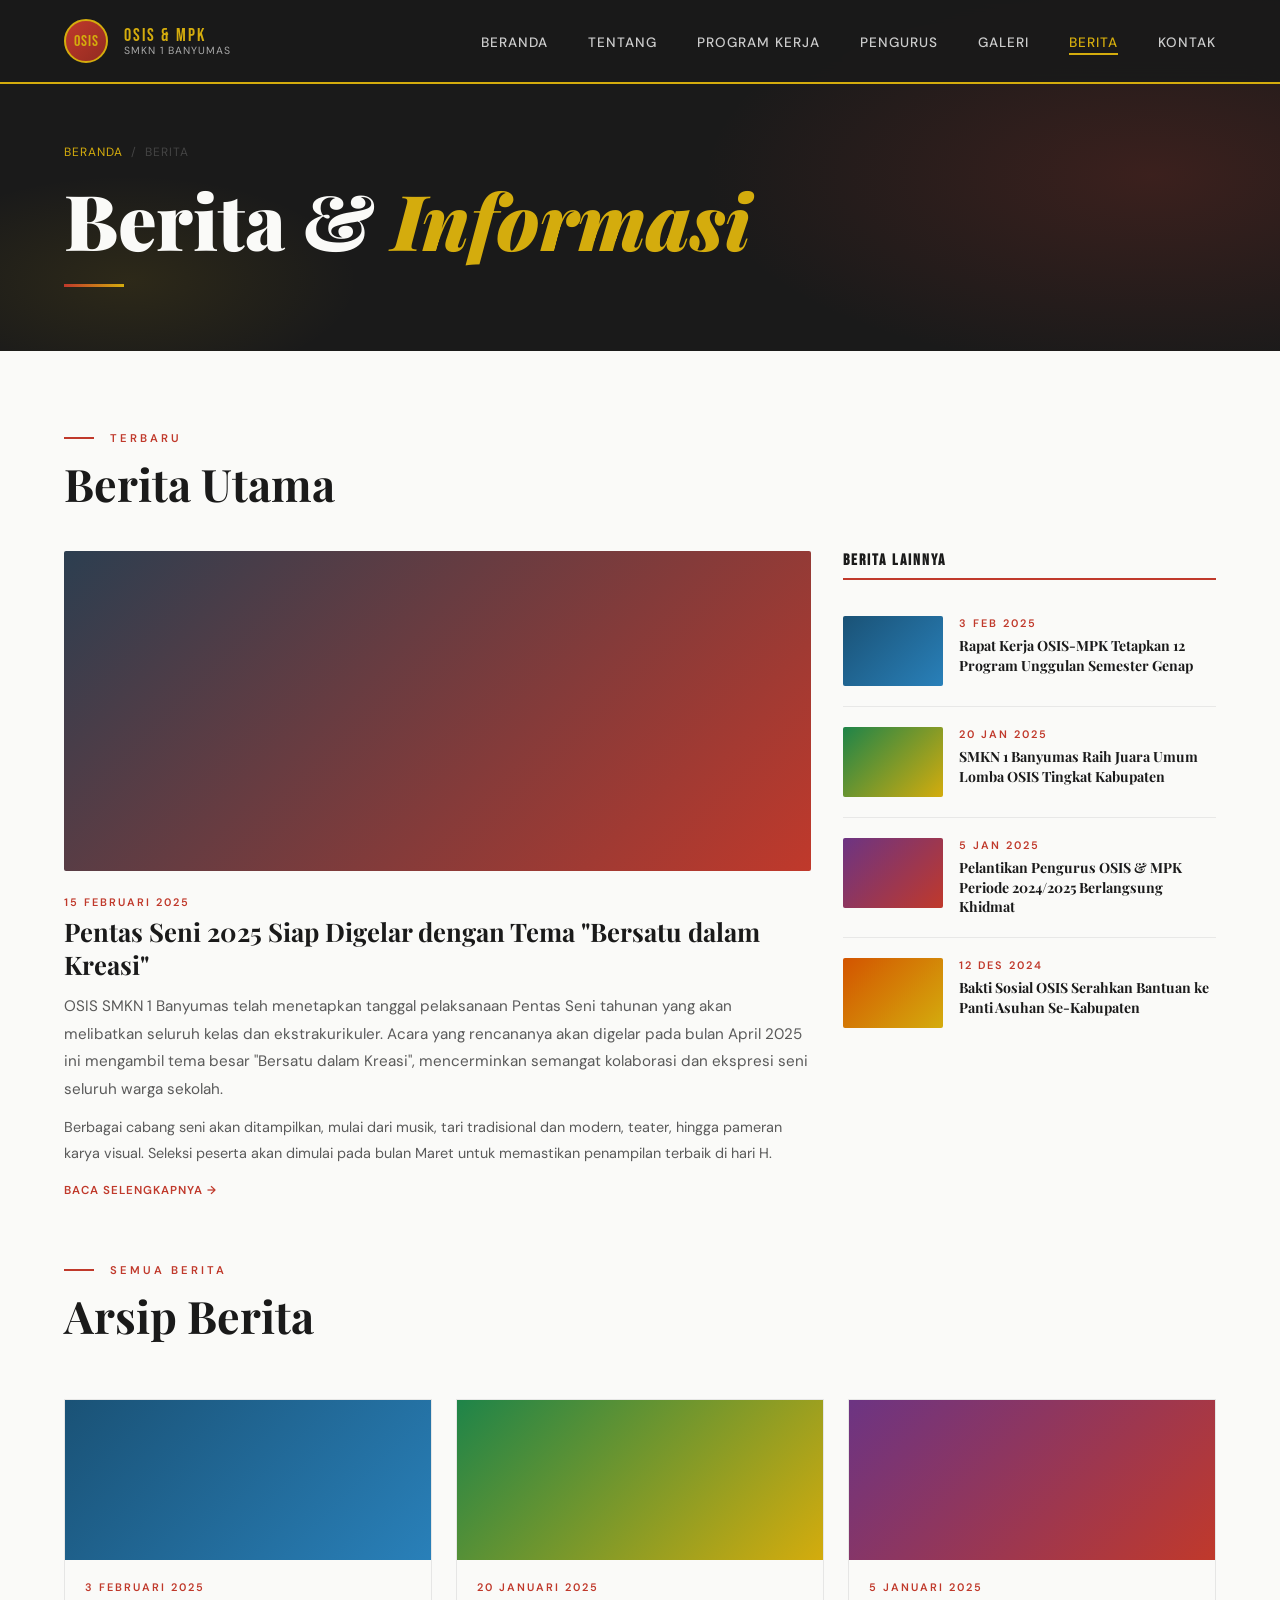
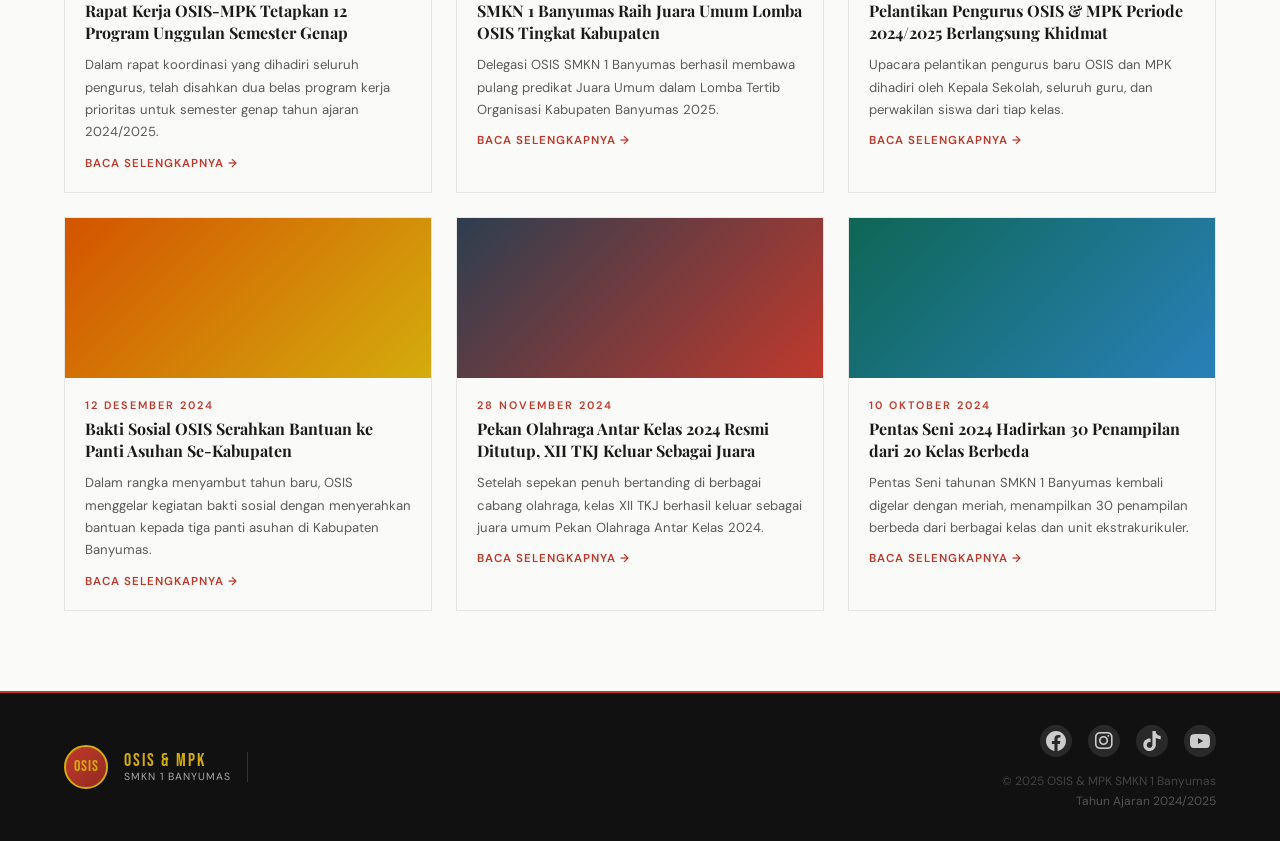
==== pages/berita.html @ 7476a07d "first commit" ====
<!DOCTYPE html>
<html lang="id">
<head>
  <meta charset="UTF-8">
  <meta name="viewport" content="width=device-width, initial-scale=1.0">
  <title>Berita — OSIS & MPK SMKN 1 Banyumas</title>
  <link href="https://fonts.googleapis.com/css2?family=Playfair+Display:wght@700;900&family=DM+Sans:wght@300;400;500;600&family=Bebas+Neue&display=swap" rel="stylesheet">
  <link rel="stylesheet" href="https://cdnjs.cloudflare.com/ajax/libs/font-awesome/6.0.0/css/all.min.css">
  <link rel="stylesheet" href="../style.css">
</head>
<body>

<nav>
  <a href="index.html" class="nav-logo">
    <div class="logo-badge">OSIS</div>
    <div class="nav-text">
      <span>OSIS & MPK</span>
      <span>SMKN 1 Banyumas</span>
    </div>
  </a>
  <ul class="nav-links">
    <li><a href="index.html">Beranda</a></li>
    <li><a href="tentang.html">Tentang</a></li>
    <li><a href="program.html">Program Kerja</a></li>
    <li><a href="pengurus.html">Pengurus</a></li>
    <li><a href="galeri.html">Galeri</a></li>
    <li><a href="berita.html">Berita</a></li>
    <li><a href="kontak.html">Kontak</a></li>
  </ul>
  <button class="hamburger" aria-label="Toggle menu">
    <span></span>
    <span></span>
    <span></span>
  </button>
</nav>

<div class="page-header">
  <div class="page-header-inner">
    <div class="breadcrumb">
      <a href="index.html">Beranda</a>
      <span>/</span>
      <span>Berita</span>
    </div>
    <h1>Berita & <span class="accent">Informasi</span></h1>
    <div class="page-header-line"></div>
  </div>
</div>

<div class="page-content">
  <div class="inner">

    <div class="reveal">
      <div class="section-label"><span>Terbaru</span></div>
      <h2 class="section-title">Berita Utama</h2>
    </div>

    <!-- BERITA UTAMA + SIDEBAR -->
    <div class="berita-grid reveal">
      <div class="berita-utama">
        <div class="berita-thumb bt1" style="border-radius:2px;"></div>
        <div class="berita-tanggal" style="margin-top:1.2rem;">15 Februari 2025</div>
        <h2>Pentas Seni 2025 Siap Digelar dengan Tema "Bersatu dalam Kreasi"</h2>
        <p style="margin-top:0.75rem;">OSIS SMKN 1 Banyumas telah menetapkan tanggal pelaksanaan Pentas Seni tahunan yang akan melibatkan seluruh kelas dan ekstrakurikuler. Acara yang rencananya akan digelar pada bulan April 2025 ini mengambil tema besar "Bersatu dalam Kreasi", mencerminkan semangat kolaborasi dan ekspresi seni seluruh warga sekolah.</p>
        <p style="margin-top:0.75rem;font-size:0.9rem;color:var(--abu);line-height:1.8;">Berbagai cabang seni akan ditampilkan, mulai dari musik, tari tradisional dan modern, teater, hingga pameran karya visual. Seleksi peserta akan dimulai pada bulan Maret untuk memastikan penampilan terbaik di hari H.</p>
        <a href="#" class="baca-selengkapnya" style="margin-top:1rem;">Baca Selengkapnya &rarr;</a>
      </div>

      <div class="berita-sidebar">
        <h4 style="font-family:'Bebas Neue',sans-serif;font-size:1rem;letter-spacing:2px;color:var(--gelap);margin-bottom:1rem;padding-bottom:0.5rem;border-bottom:2px solid var(--merah);">BERITA LAINNYA</h4>
        <div class="berita-kecil">
          <div class="thumb-kecil bt2"></div>
          <div>
            <div class="berita-tanggal">3 Feb 2025</div>
            <h4>Rapat Kerja OSIS-MPK Tetapkan 12 Program Unggulan Semester Genap</h4>
          </div>
        </div>
        <div class="berita-kecil">
          <div class="thumb-kecil bt3"></div>
          <div>
            <div class="berita-tanggal">20 Jan 2025</div>
            <h4>SMKN 1 Banyumas Raih Juara Umum Lomba OSIS Tingkat Kabupaten</h4>
          </div>
        </div>
        <div class="berita-kecil">
          <div class="thumb-kecil bt4"></div>
          <div>
            <div class="berita-tanggal">5 Jan 2025</div>
            <h4>Pelantikan Pengurus OSIS & MPK Periode 2024/2025 Berlangsung Khidmat</h4>
          </div>
        </div>
        <div class="berita-kecil">
          <div class="thumb-kecil bt5"></div>
          <div>
            <div class="berita-tanggal">12 Des 2024</div>
            <h4>Bakti Sosial OSIS Serahkan Bantuan ke Panti Asuhan Se-Kabupaten</h4>
          </div>
        </div>
      </div>
    </div>

    <!-- SEMUA BERITA -->
    <div style="margin-top:4rem;" class="reveal">
      <div class="section-label"><span>Semua Berita</span></div>
      <h2 class="section-title">Arsip Berita</h2>
    </div>
    <div class="berita-list reveal">
      <div class="berita-card">
        <div class="berita-thumb bt2"></div>
        <div class="berita-body">
          <div class="berita-tanggal">3 Februari 2025</div>
          <h3>Rapat Kerja OSIS-MPK Tetapkan 12 Program Unggulan Semester Genap</h3>
          <p>Dalam rapat koordinasi yang dihadiri seluruh pengurus, telah disahkan dua belas program kerja prioritas untuk semester genap tahun ajaran 2024/2025.</p>
          <a href="#" class="baca-selengkapnya">Baca Selengkapnya &rarr;</a>
        </div>
      </div>
      <div class="berita-card">
        <div class="berita-thumb bt3"></div>
        <div class="berita-body">
          <div class="berita-tanggal">20 Januari 2025</div>
          <h3>SMKN 1 Banyumas Raih Juara Umum Lomba OSIS Tingkat Kabupaten</h3>
          <p>Delegasi OSIS SMKN 1 Banyumas berhasil membawa pulang predikat Juara Umum dalam Lomba Tertib Organisasi Kabupaten Banyumas 2025.</p>
          <a href="#" class="baca-selengkapnya">Baca Selengkapnya &rarr;</a>
        </div>
      </div>
      <div class="berita-card">
        <div class="berita-thumb bt4"></div>
        <div class="berita-body">
          <div class="berita-tanggal">5 Januari 2025</div>
          <h3>Pelantikan Pengurus OSIS & MPK Periode 2024/2025 Berlangsung Khidmat</h3>
          <p>Upacara pelantikan pengurus baru OSIS dan MPK dihadiri oleh Kepala Sekolah, seluruh guru, dan perwakilan siswa dari tiap kelas.</p>
          <a href="#" class="baca-selengkapnya">Baca Selengkapnya &rarr;</a>
        </div>
      </div>
      <div class="berita-card">
        <div class="berita-thumb bt5"></div>
        <div class="berita-body">
          <div class="berita-tanggal">12 Desember 2024</div>
          <h3>Bakti Sosial OSIS Serahkan Bantuan ke Panti Asuhan Se-Kabupaten</h3>
          <p>Dalam rangka menyambut tahun baru, OSIS menggelar kegiatan bakti sosial dengan menyerahkan bantuan kepada tiga panti asuhan di Kabupaten Banyumas.</p>
          <a href="#" class="baca-selengkapnya">Baca Selengkapnya &rarr;</a>
        </div>
      </div>
      <div class="berita-card">
        <div class="berita-thumb bt1"></div>
        <div class="berita-body">
          <div class="berita-tanggal">28 November 2024</div>
          <h3>Pekan Olahraga Antar Kelas 2024 Resmi Ditutup, XII TKJ Keluar Sebagai Juara</h3>
          <p>Setelah sepekan penuh bertanding di berbagai cabang olahraga, kelas XII TKJ berhasil keluar sebagai juara umum Pekan Olahraga Antar Kelas 2024.</p>
          <a href="#" class="baca-selengkapnya">Baca Selengkapnya &rarr;</a>
        </div>
      </div>
      <div class="berita-card">
        <div class="berita-thumb bt6"></div>
        <div class="berita-body">
          <div class="berita-tanggal">10 Oktober 2024</div>
          <h3>Pentas Seni 2024 Hadirkan 30 Penampilan dari 20 Kelas Berbeda</h3>
          <p>Pentas Seni tahunan SMKN 1 Banyumas kembali digelar dengan meriah, menampilkan 30 penampilan berbeda dari berbagai kelas dan unit ekstrakurikuler.</p>
          <a href="#" class="baca-selengkapnya">Baca Selengkapnya &rarr;</a>
        </div>
      </div>
    </div>

  </div>
</div>

<footer>
  <div class="footer-left">
    <a href="index.html" class="nav-logo">
      <div class="logo-badge">OSIS</div>
      <div class="nav-text">
        <span>OSIS & MPK</span>
        <span>SMKN 1 Banyumas</span>
      </div>
    </a>
    <div class="footer-divider"></div>
  </div>
  <div class="footer-right">
    <div class="footer-social">
      <a href="#" title="Facebook" class="social-link">
        <svg width="20" height="20" viewBox="0 0 24 24" fill="currentColor">
          <path d="M24 12.073c0-6.627-5.373-12-12-12s-12 5.373-12 12c0 5.99 4.388 10.954 10.125 11.854v-8.385H7.078v-3.47h3.047V9.43c0-3.007 1.792-4.669 4.533-4.669 1.312 0 2.686.235 2.686.235v2.953H15.83c-1.491 0-1.956.925-1.956 1.874v2.25h3.328l-.532 3.47h-2.796v8.385C19.612 23.027 24 18.062 24 12.073z"/>
        </svg>
      </a>
      <a href="#" title="Instagram" class="social-link">
        <i class="fab fa-instagram" style="font-size:20px;"></i>
      </a>
      <a href="#" title="TikTok" class="social-link">
        <svg width="20" height="20" viewBox="0 0 24 24" fill="currentColor">
          <path d="M12.525.02c1.31-.02 2.61-.01 3.91-.02.08 1.53.63 3.09 1.75 4.17 1.12 1.11 2.7 1.62 4.24 1.79v4.03c-1.44-.05-2.89-.35-4.2-.97-.57-.26-1.1-.59-1.62-.93-.01 2.92.01 5.84-.02 8.75-.08 1.4-.54 2.79-1.35 3.94-1.31 1.92-3.58 3.17-5.91 3.21-1.43.08-2.86-.31-4.08-1.03-2.02-1.19-3.44-3.37-3.65-5.71-.02-.5-.03-1-.01-1.49.18-1.9 1.12-3.72 2.58-4.96 1.66-1.44 3.98-2.13 6.15-1.72.02 1.48-.04 2.96-.04 4.44-.99-.32-2.15-.23-3.02.37-.63.41-1.11 1.04-1.36 1.75-.21.51-.15 1.07-.14 1.61.24 1.64 1.82 3.02 3.5 2.87 1.12-.01 2.19-.66 2.77-1.61.19-.33.4-.67.41-1.06.1-1.79.06-3.57.07-5.36.01-4.03-.01-8.05.02-12.07z"/>
        </svg>
      </a>
      <a href="#" title="YouTube" class="social-link">
        <svg width="20" height="20" viewBox="0 0 24 24" fill="currentColor">
          <path d="M23.498 6.186a3.016 3.016 0 0 0-2.122-2.136C19.505 3.545 12 3.545 12 3.545s-7.505 0-9.377.505A3.017 3.017 0 0 0 .502 6.186C0 8.07 0 12 0 12s0 3.93.502 5.814a3.016 3.016 0 0 0 2.122 2.136c1.871.505 9.376.505 9.376.505s7.505 0 9.377-.505a3.015 3.015 0 0 0 2.122-2.136C24 15.93 24 12 24 12s0-3.93-.502-5.814zM9.545 15.568V8.432L15.818 12l-6.273 3.568z"/>
        </svg>
      </a>
    </div>
    <p style="color:#444;">&copy; 2025 OSIS & MPK SMKN 1 Banyumas</p>
    <p style="margin-top:0.25rem;">Tahun Ajaran 2024/2025</p>
  </div>
</footer>

<script src="../script.js"></script>
</body>
</html>
---- style.css ----
/* ==========================================
   OSIS & MPK SMKN 1 Banyumas — Global CSS
   ========================================== */

:root {
  --merah: #C0392B;
  --merah-tua: #922B21;
  --emas: #D4AC0D;
  --emas-muda: #F4D03F;
  --putih: #FAFAF8;
  --gelap: #1A1A1A;
  --abu: #5A5A5A;
  --abu-muda: #F0EDE8;
  --krem: #F5F0E8;
}

* { margin: 0; padding: 0; box-sizing: border-box; }
html { scroll-behavior: smooth; }

body {
  font-family: 'DM Sans', sans-serif;
  background: var(--putih);
  color: var(--gelap);
  overflow-x: hidden;
}

/* ==================== NAV ==================== */
nav {
  position: fixed;
  top: 0; left: 0; right: 0;
  z-index: 100;
  display: flex;
  align-items: center;
  justify-content: space-between;
  padding: 1.2rem 4rem;
  background: rgba(26, 26, 26, 0.97);
  backdrop-filter: blur(12px);
  border-bottom: 2px solid var(--emas);
}

.nav-logo {
  display: flex;
  align-items: center;
  gap: 1rem;
  text-decoration: none;
}

.logo-badge {
  width: 44px;
  height: 44px;
  background: linear-gradient(135deg, var(--merah), var(--merah-tua));
  border: 2px solid var(--emas);
  border-radius: 50%;
  display: flex;
  align-items: center;
  justify-content: center;
  font-family: 'Bebas Neue', sans-serif;
  font-size: 1rem;
  color: var(--emas);
  letter-spacing: 1px;
  flex-shrink: 0;
}

.nav-text {
  display: flex;
  flex-direction: column;
  line-height: 1.1;
}

.nav-text span:first-child {
  font-family: 'Bebas Neue', sans-serif;
  font-size: 1.1rem;
  color: var(--emas);
  letter-spacing: 2px;
}

.nav-text span:last-child {
  font-size: 0.65rem;
  color: #aaa;
  letter-spacing: 1px;
  text-transform: uppercase;
}

.nav-links {
  display: flex;
  gap: 2.5rem;
  list-style: none;
}

.nav-links a {
  text-decoration: none;
  color: #ccc;
  font-size: 0.85rem;
  font-weight: 500;
  letter-spacing: 1px;
  text-transform: uppercase;
  transition: color 0.3s;
  position: relative;
}

.nav-links a::after {
  content: '';
  position: absolute;
  bottom: -4px; left: 0;
  width: 0; height: 2px;
  background: var(--emas);
  transition: width 0.3s;
}

.nav-links a:hover,
.nav-links a.active {
  color: var(--emas);
}

.nav-links a.active::after,
.nav-links a:hover::after {
  width: 100%;
}

.hamburger {
  display: none;
  flex-direction: column;
  gap: 4px;
  background: none;
  border: none;
  cursor: pointer;
  padding: 0.5rem;
}

.hamburger span {
  width: 25px;
  height: 3px;
  background: #ccc;
  transition: all 0.3s;
}

/* ==================== PAGE HEADER ==================== */
.page-header {
  padding: 9rem 4rem 4rem;
  background: var(--gelap);
  position: relative;
  overflow: hidden;
}

.page-header::before {
  content: '';
  position: absolute;
  inset: 0;
  background:
    radial-gradient(ellipse 50% 80% at 90% 50%, rgba(192,57,43,0.2) 0%, transparent 70%),
    radial-gradient(ellipse 30% 50% at 10% 80%, rgba(212,172,13,0.1) 0%, transparent 60%);
}

.page-header-inner {
  position: relative;
  max-width: 1200px;
  margin: 0 auto;
}

.page-header .breadcrumb {
  display: flex;
  align-items: center;
  gap: 0.5rem;
  margin-bottom: 1.2rem;
  font-size: 0.75rem;
  color: #666;
  letter-spacing: 1px;
  text-transform: uppercase;
}

.page-header .breadcrumb a {
  color: var(--emas);
  text-decoration: none;
  transition: opacity 0.2s;
}

.page-header .breadcrumb a:hover { opacity: 0.7; }
.page-header .breadcrumb span { color: #444; }

.page-header h1 {
  font-family: 'Playfair Display', serif;
  font-size: clamp(2.5rem, 6vw, 5rem);
  font-weight: 900;
  color: var(--putih);
  line-height: 1.05;
}

.page-header h1 .accent {
  color: var(--emas);
  font-style: italic;
}

.page-header-line {
  width: 60px;
  height: 3px;
  background: linear-gradient(to right, var(--merah), var(--emas));
  margin-top: 1.5rem;
}

/* ==================== CONTENT AREA ==================== */
.page-content {
  padding: 5rem 4rem;
}

.page-content .inner {
  max-width: 1200px;
  margin: 0 auto;
}

/* ==================== SECTION UMUM ==================== */
.section-label {
  display: flex;
  align-items: center;
  gap: 1rem;
  margin-bottom: 0.75rem;
}

.section-label::before {
  content: '';
  width: 30px; height: 2px;
  background: var(--merah);
}

.section-label span {
  font-size: 0.7rem;
  font-weight: 600;
  letter-spacing: 3px;
  text-transform: uppercase;
  color: var(--merah);
}

.section-title {
  font-family: 'Playfair Display', serif;
  font-size: clamp(1.8rem, 3.5vw, 2.8rem);
  font-weight: 700;
  line-height: 1.2;
  color: var(--gelap);
  margin-bottom: 2.5rem;
}

/* ==================== BUTTONS ==================== */
.btn-primary {
  display: inline-block;
  padding: 0.9rem 2.2rem;
  background: var(--merah);
  color: #fff;
  text-decoration: none;
  font-size: 0.85rem;
  font-weight: 600;
  letter-spacing: 1.5px;
  text-transform: uppercase;
  border: 2px solid var(--merah);
  transition: all 0.3s;
  clip-path: polygon(0 0, calc(100% - 10px) 0, 100% 10px, 100% 100%, 10px 100%, 0 calc(100% - 10px));
}

.btn-primary:hover {
  background: var(--emas);
  border-color: var(--emas);
  color: var(--gelap);
  transform: translateY(-2px);
}

.btn-outline {
  display: inline-block;
  padding: 0.9rem 2.2rem;
  background: transparent;
  color: var(--gelap);
  text-decoration: none;
  font-size: 0.85rem;
  font-weight: 600;
  letter-spacing: 1.5px;
  text-transform: uppercase;
  border: 2px solid rgba(0,0,0,0.2);
  transition: all 0.3s;
}

.btn-outline:hover {
  border-color: var(--merah);
  color: var(--merah);
  transform: translateY(-2px);
}

/* ==================== FOOTER ==================== */
footer {
  background: #111;
  border-top: 2px solid var(--merah);
  padding: 2rem 4rem;
  display: flex;
  justify-content: space-between;
  align-items: center;
}

.footer-left {
  display: flex;
  align-items: center;
  gap: 1rem;
}

.footer-logo {
  font-family: 'Bebas Neue', sans-serif;
  font-size: 1.5rem;
  color: var(--emas);
  letter-spacing: 2px;
}

.footer-divider {
  width: 1px;
  height: 30px;
  background: rgba(255,255,255,0.15);
}

.footer-school {
  font-size: 0.75rem;
  color: #666;
  line-height: 1.5;
}

.footer-right {
  font-size: 0.75rem;
  color: #555;
  text-align: right;
}

.footer-social {
  display: flex;
  gap: 1rem;
  margin-bottom: 1rem;
  justify-content: flex-end;
}

.social-link {
  display: flex;
  align-items: center;
  justify-content: center;
  width: 32px;
  height: 32px;
  background: rgba(255,255,255,0.1);
  border-radius: 50%;
  color: #ccc;
  text-decoration: none;
  transition: all 0.3s;
}

.social-link:hover {
  background: var(--emas);
  color: var(--gelap);
  transform: translateY(-2px);
}

/* ==================== ANIMASI ==================== */
@keyframes fadeUp {
  from { opacity: 0; transform: translateY(30px); }
  to { opacity: 1; transform: translateY(0); }
}

@keyframes fadeIn {
  from { opacity: 0; }
  to { opacity: 1; }
}

@keyframes bounce {
  0%, 100% { transform: translateX(-50%) translateY(0); }
  50% { transform: translateX(-50%) translateY(8px); }
}

.reveal {
  opacity: 0;
  transform: translateY(30px);
  transition: opacity 0.7s ease, transform 0.7s ease;
}

.reveal.visible {
  opacity: 1;
  transform: translateY(0);
}

/* ==================== HERO (index.html) ==================== */
.hero {
  min-height: 100vh;
  background: var(--gelap);
  position: relative;
  display: flex;
  align-items: center;
  overflow: hidden;
}

.hero-bg {
  position: absolute;
  inset: 0;
  background:
    radial-gradient(ellipse 60% 60% at 80% 50%, rgba(192,57,43,0.25) 0%, transparent 70%),
    radial-gradient(ellipse 40% 40% at 20% 80%, rgba(212,172,13,0.12) 0%, transparent 60%);
}

.hero-stripes {
  position: absolute;
  inset: 0;
  background-image: repeating-linear-gradient(
    -45deg,
    transparent, transparent 80px,
    rgba(255,255,255,0.015) 80px,
    rgba(255,255,255,0.015) 81px
  );
}

.hero-content {
  position: relative;
  padding: 0 4rem;
  max-width: 800px;
  z-index: 2;
}

.hero-eyebrow {
  display: inline-flex;
  align-items: center;
  gap: 0.75rem;
  margin-bottom: 1.5rem;
  animation: fadeUp 0.8s ease both;
}

.hero-eyebrow span {
  font-size: 0.75rem;
  font-weight: 600;
  letter-spacing: 3px;
  text-transform: uppercase;
  color: var(--emas);
}

.eyebrow-line {
  width: 40px; height: 2px;
  background: var(--emas);
}

.hero h1 {
  font-family: 'Playfair Display', serif;
  font-size: clamp(3rem, 8vw, 6.5rem);
  font-weight: 900;
  line-height: 1.0;
  color: var(--putih);
  animation: fadeUp 0.9s 0.1s ease both;
}

.hero h1 .accent {
  color: var(--emas);
  font-style: italic;
}

.hero-sub {
  margin-top: 1.5rem;
  font-size: 1.05rem;
  color: #aaa;
  line-height: 1.7;
  max-width: 500px;
  animation: fadeUp 1s 0.2s ease both;
}

.hero-cta {
  margin-top: 2.5rem;
  display: flex;
  gap: 1rem;
  flex-wrap: wrap;
  animation: fadeUp 1s 0.3s ease both;
}

.hero-cta .btn-outline {
  color: var(--putih);
  border-color: rgba(255,255,255,0.3);
}

.hero-cta .btn-outline:hover {
  border-color: var(--emas);
  color: var(--emas);
}

.hero-side {
  position: absolute;
  right: 4rem;
  top: 50%;
  transform: translateY(-50%);
  display: flex;
  flex-direction: column;
  gap: 1.5rem;
  align-items: center;
  z-index: 2;
  animation: fadeIn 1.5s 0.5s ease both;
}

.stat-card {
  background: rgba(255,255,255,0.05);
  border: 1px solid rgba(212,172,13,0.3);
  padding: 1.2rem 1.5rem;
  text-align: center;
  min-width: 120px;
  backdrop-filter: blur(8px);
}

.stat-number {
  font-family: 'Bebas Neue', sans-serif;
  font-size: 2.5rem;
  color: var(--emas);
  line-height: 1;
}

.stat-label {
  font-size: 0.65rem;
  text-transform: uppercase;
  letter-spacing: 2px;
  color: #aaa;
  margin-top: 0.3rem;
}

.scroll-hint {
  position: absolute;
  bottom: 2rem;
  left: 50%;
  transform: translateX(-50%);
  display: flex;
  flex-direction: column;
  align-items: center;
  gap: 0.5rem;
  color: #555;
  font-size: 0.7rem;
  letter-spacing: 2px;
  text-transform: uppercase;
  animation: bounce 2s infinite;
}

.scroll-hint::after {
  content: '';
  width: 1px; height: 40px;
  background: linear-gradient(to bottom, #555, transparent);
}

/* ==================== TENTANG ==================== */
.about-grid {
  display: grid;
  grid-template-columns: 1fr 1fr;
  gap: 5rem;
  align-items: start;
}

.about-text p {
  font-size: 1rem;
  color: var(--abu);
  line-height: 1.8;
  margin-bottom: 1.2rem;
}

.about-text .highlight {
  font-size: 1.2rem;
  font-weight: 600;
  color: var(--gelap);
  font-family: 'Playfair Display', serif;
  font-style: italic;
  border-left: 3px solid var(--merah);
  padding-left: 1rem;
  margin: 1.5rem 0;
  line-height: 1.5;
}

.visi-misi {
  display: flex;
  flex-direction: column;
  gap: 1.5rem;
}

.vm-card {
  background: var(--krem);
  border: 1px solid rgba(0,0,0,0.06);
  border-left: 4px solid var(--merah);
  padding: 1.5rem 1.8rem;
  transition: transform 0.3s, box-shadow 0.3s;
}

.vm-card:hover {
  transform: translateX(6px);
  box-shadow: 4px 8px 24px rgba(0,0,0,0.08);
}

.vm-card h3 {
  font-family: 'Bebas Neue', sans-serif;
  font-size: 1.4rem;
  letter-spacing: 2px;
  color: var(--merah);
  margin-bottom: 0.6rem;
}

.vm-card p {
  font-size: 0.9rem;
  color: var(--abu);
  line-height: 1.7;
}

/* sejarah timeline */
.timeline {
  position: relative;
  padding-left: 2rem;
  margin-top: 2rem;
}

.timeline::before {
  content: '';
  position: absolute;
  left: 0; top: 0; bottom: 0;
  width: 2px;
  background: linear-gradient(to bottom, var(--merah), var(--emas));
}

.timeline-item {
  position: relative;
  padding-bottom: 2rem;
}

.timeline-item::before {
  content: '';
  position: absolute;
  left: -2.45rem;
  top: 0.4rem;
  width: 10px; height: 10px;
  border-radius: 50%;
  background: var(--merah);
  border: 2px solid var(--putih);
  box-shadow: 0 0 0 2px var(--merah);
}

.timeline-item .tahun {
  font-family: 'Bebas Neue', sans-serif;
  font-size: 1rem;
  color: var(--merah);
  letter-spacing: 2px;
}

.timeline-item p {
  font-size: 0.9rem;
  color: var(--abu);
  line-height: 1.7;
  margin-top: 0.25rem;
}

/* ==================== PROGRAM KERJA ==================== */
.program-grid {
  display: grid;
  grid-template-columns: repeat(3, 1fr);
  gap: 1.5rem;
}

.program-card {
  background: var(--putih);
  border: 1px solid rgba(0,0,0,0.08);
  border-top: 3px solid var(--merah);
  padding: 2rem;
  position: relative;
  overflow: hidden;
  transition: all 0.35s;
}

.program-card::after {
  content: '';
  position: absolute;
  bottom: 0; left: 0;
  width: 100%; height: 3px;
  background: linear-gradient(to right, var(--merah), var(--emas));
  transform: scaleX(0);
  transform-origin: left;
  transition: transform 0.4s;
}

.program-card:hover {
  box-shadow: 0 12px 40px rgba(0,0,0,0.1);
  transform: translateY(-4px);
}

.program-card:hover::after { transform: scaleX(1); }

.program-num {
  font-family: 'Bebas Neue', sans-serif;
  font-size: 2rem;
  color: rgba(192,57,43,0.15);
  line-height: 1;
  margin-bottom: 0.75rem;
  letter-spacing: 2px;
}

.program-card h3 {
  font-family: 'Playfair Display', serif;
  font-size: 1.1rem;
  font-weight: 700;
  color: var(--gelap);
  margin-bottom: 0.75rem;
}

.program-card p {
  font-size: 0.85rem;
  color: var(--abu);
  line-height: 1.7;
}

.program-tag {
  display: inline-block;
  margin-top: 1rem;
  padding: 0.25rem 0.75rem;
  background: rgba(192,57,43,0.08);
  border: 1px solid rgba(192,57,43,0.25);
  color: var(--merah);
  font-size: 0.65rem;
  letter-spacing: 2px;
  text-transform: uppercase;
  font-weight: 600;
}

.program-status {
  display: flex;
  align-items: center;
  gap: 0.4rem;
  margin-top: 1.2rem;
  font-size: 0.75rem;
  color: var(--abu);
}

.status-dot {
  width: 7px; height: 7px;
  border-radius: 50%;
  background: #27AE60;
}

.status-dot.pending { background: var(--emas); }
.status-dot.planned { background: #aaa; }

/* ==================== PENGURUS ==================== */
.pengurus-tabs {
  display: flex;
  gap: 1rem;
  margin-bottom: 2.5rem;
  border-bottom: 2px solid rgba(0,0,0,0.08);
  padding-bottom: 0;
}

.tab-btn {
  padding: 0.6rem 1.5rem;
  background: none;
  border: none;
  border-bottom: 3px solid transparent;
  margin-bottom: -2px;
  font-family: 'Bebas Neue', sans-serif;
  font-size: 1rem;
  letter-spacing: 2px;
  color: #aaa;
  cursor: pointer;
  transition: all 0.3s;
}

.tab-btn.active {
  color: var(--merah);
  border-bottom-color: var(--merah);
}

.tab-btn:hover { color: var(--gelap); }

.tab-content { display: none; }
.tab-content.active { display: grid; }

.pengurus-grid {
  grid-template-columns: repeat(4, 1fr);
  gap: 1.5rem;
}

.mpk-grid {
  grid-template-columns: repeat(4, 1fr);
  gap: 1.5rem;
}

.pengurus-card {
  text-align: center;
  padding: 1.5rem 1rem;
  border: 1px solid rgba(0,0,0,0.07);
  transition: all 0.3s;
  background: var(--putih);
}

.pengurus-card:hover {
  box-shadow: 0 8px 30px rgba(0,0,0,0.1);
  transform: translateY(-4px);
  border-color: rgba(192,57,43,0.2);
}

.avatar {
  width: 90px; height: 90px;
  border-radius: 50%;
  margin: 0 auto 1rem;
  display: flex;
  align-items: center;
  justify-content: center;
  font-family: 'Bebas Neue', sans-serif;
  font-size: 1.8rem;
  color: var(--putih);
  position: relative;
}

.avatar::after {
  content: '';
  position: absolute;
  inset: 3px;
  border-radius: 50%;
  border: 2px solid rgba(255,255,255,0.3);
}

.avatar-1 { background: linear-gradient(135deg, #C0392B, #922B21); }
.avatar-2 { background: linear-gradient(135deg, #2980B9, #1A5276); }
.avatar-3 { background: linear-gradient(135deg, #27AE60, #1E8449); }
.avatar-4 { background: linear-gradient(135deg, #8E44AD, #6C3483); }
.avatar-5 { background: linear-gradient(135deg, #E67E22, #D35400); }
.avatar-6 { background: linear-gradient(135deg, #16A085, #0E6655); }
.avatar-7 { background: linear-gradient(135deg, #2C3E50, #1A252F); }
.avatar-8 { background: linear-gradient(135deg, #C0392B, #8E44AD); }
.avatar-9 { background: linear-gradient(135deg, #D4AC0D, #C0392B); }
.avatar-10 { background: linear-gradient(135deg, #2980B9, #27AE60); }

.pengurus-card h4 {
  font-family: 'Playfair Display', serif;
  font-size: 0.95rem;
  font-weight: 700;
  color: var(--gelap);
}

.pengurus-card .jabatan {
  font-size: 0.68rem;
  color: var(--merah);
  text-transform: uppercase;
  letter-spacing: 2px;
  font-weight: 600;
  margin-top: 0.3rem;
}

.pengurus-card .kelas {
  font-size: 0.75rem;
  color: var(--abu);
  margin-top: 0.2rem;
}

.struktur-img {
  background: var(--krem);
  border: 1px solid rgba(0,0,0,0.08);
  padding: 3rem;
  text-align: center;
  margin-bottom: 3rem;
}

/* ==================== GALERI ==================== */
.galeri-filter {
  display: flex;
  gap: 0.75rem;
  flex-wrap: wrap;
  margin-bottom: 2.5rem;
}

.filter-btn {
  padding: 0.5rem 1.2rem;
  background: none;
  border: 1px solid rgba(0,0,0,0.15);
  color: var(--abu);
  font-size: 0.75rem;
  font-weight: 600;
  letter-spacing: 1.5px;
  text-transform: uppercase;
  cursor: pointer;
  transition: all 0.3s;
}

.filter-btn.active,
.filter-btn:hover {
  background: var(--merah);
  border-color: var(--merah);
  color: white;
}

.galeri-grid {
  display: grid;
  grid-template-columns: repeat(3, 1fr);
  gap: 1rem;
}

.galeri-item {
  aspect-ratio: 4/3;
  overflow: hidden;
  position: relative;
  cursor: pointer;
  border-radius: 2px;
}

.galeri-img {
  width: 100%; height: 100%;
  transition: transform 0.5s;
}

.galeri-item:hover .galeri-img { transform: scale(1.06); }

.g1 { background: linear-gradient(135deg, #2C3E50, #C0392B); }
.g2 { background: linear-gradient(135deg, #D4AC0D, #C0392B); }
.g3 { background: linear-gradient(135deg, #27AE60, #2980B9); }
.g4 { background: linear-gradient(135deg, #8E44AD, #C0392B); }
.g5 { background: linear-gradient(135deg, #E67E22, #D4AC0D); }
.g6 { background: linear-gradient(135deg, #1A5276, #27AE60); }
.g7 { background: linear-gradient(135deg, #C0392B, #922B21); }
.g8 { background: linear-gradient(135deg, #2C3E50, #8E44AD); }
.g9 { background: linear-gradient(135deg, #D4AC0D, #27AE60); }

.galeri-caption {
  position: absolute;
  bottom: 0; left: 0; right: 0;
  padding: 1.2rem 1rem 1rem;
  background: linear-gradient(to top, rgba(0,0,0,0.8), transparent);
  color: white;
  transform: translateY(100%);
  transition: transform 0.3s;
}

.galeri-caption h4 {
  font-size: 0.85rem;
  font-weight: 600;
}

.galeri-caption span {
  font-size: 0.7rem;
  opacity: 0.7;
  display: block;
  margin-top: 0.2rem;
}

.galeri-item:hover .galeri-caption { transform: translateY(0); }

/* ==================== BERITA ==================== */
.berita-grid {
  display: grid;
  grid-template-columns: 2fr 1fr;
  gap: 2rem;
  align-items: start;
}

.berita-utama .berita-thumb {
  height: 320px;
  width: 100%;
  border-radius: 2px;
  margin-bottom: 1.5rem;
}

.berita-utama h2 {
  font-family: 'Playfair Display', serif;
  font-size: 1.6rem;
  font-weight: 700;
  color: var(--gelap);
  line-height: 1.3;
  margin-bottom: 0.75rem;
}

.berita-utama p {
  font-size: 0.95rem;
  color: var(--abu);
  line-height: 1.8;
}

.berita-sidebar {
  display: flex;
  flex-direction: column;
  gap: 1.25rem;
}

.berita-kecil {
  display: grid;
  grid-template-columns: 100px 1fr;
  gap: 1rem;
  align-items: start;
  padding-bottom: 1.25rem;
  border-bottom: 1px solid rgba(0,0,0,0.07);
  cursor: pointer;
  transition: opacity 0.2s;
}

.berita-kecil:last-child { border-bottom: none; }
.berita-kecil:hover { opacity: 0.75; }

.berita-kecil .thumb-kecil {
  height: 70px;
  border-radius: 2px;
}

.berita-kecil h4 {
  font-family: 'Playfair Display', serif;
  font-size: 0.88rem;
  font-weight: 700;
  color: var(--gelap);
  line-height: 1.4;
}

.berita-tanggal {
  font-size: 0.68rem;
  color: var(--merah);
  font-weight: 600;
  letter-spacing: 2px;
  text-transform: uppercase;
  margin-bottom: 0.4rem;
}

.berita-list {
  display: grid;
  grid-template-columns: repeat(3, 1fr);
  gap: 1.5rem;
  margin-top: 3.5rem;
}

.berita-card {
  border: 1px solid rgba(0,0,0,0.08);
  overflow: hidden;
  transition: all 0.3s;
  cursor: pointer;
}

.berita-card:hover {
  box-shadow: 0 10px 35px rgba(0,0,0,0.1);
  transform: translateY(-4px);
}

.berita-card .berita-thumb {
  height: 160px;
}

.bt1 { background: linear-gradient(135deg, #2C3E50, #C0392B); }
.bt2 { background: linear-gradient(135deg, #1A5276, #2980B9); }
.bt3 { background: linear-gradient(135deg, #1E8449, #D4AC0D); }
.bt4 { background: linear-gradient(135deg, #6C3483, #C0392B); }
.bt5 { background: linear-gradient(135deg, #D35400, #D4AC0D); }
.bt6 { background: linear-gradient(135deg, #0E6655, #2980B9); }

.berita-body {
  padding: 1.25rem;
}

.berita-card h3 {
  font-family: 'Playfair Display', serif;
  font-size: 1rem;
  font-weight: 700;
  color: var(--gelap);
  line-height: 1.4;
  margin-bottom: 0.6rem;
}

.berita-card p {
  font-size: 0.82rem;
  color: var(--abu);
  line-height: 1.7;
}

.baca-selengkapnya {
  display: inline-block;
  margin-top: 0.75rem;
  font-size: 0.72rem;
  font-weight: 600;
  color: var(--merah);
  text-decoration: none;
  letter-spacing: 1px;
  text-transform: uppercase;
  border-bottom: 1px solid transparent;
  transition: border-color 0.3s;
}

.baca-selengkapnya:hover { border-color: var(--merah); }

/* ==================== KONTAK ==================== */
.kontak-grid {
  display: grid;
  grid-template-columns: 1fr 1fr;
  gap: 4rem;
  align-items: start;
}

.kontak-info-list {
  display: flex;
  flex-direction: column;
  gap: 1.5rem;
  margin-bottom: 2.5rem;
}

.kontak-item {
  display: flex;
  gap: 1.2rem;
  align-items: flex-start;
}

.kontak-icon-box {
  width: 44px; height: 44px;
  background: var(--krem);
  border: 1px solid rgba(192,57,43,0.2);
  display: flex;
  align-items: center;
  justify-content: center;
  font-family: 'Bebas Neue', sans-serif;
  font-size: 0.7rem;
  letter-spacing: 1px;
  color: var(--merah);
  flex-shrink: 0;
}

.kontak-icon-box i {
  font-size: 1.2rem;
}

.kontak-item-text h4 {
  font-size: 0.7rem;
  font-weight: 700;
  letter-spacing: 2px;
  text-transform: uppercase;
  color: var(--gelap);
  margin-bottom: 0.3rem;
}

.kontak-item-text p {
  font-size: 0.88rem;
  color: var(--abu);
  line-height: 1.6;
}

.kontak-sosmed h4 {
  font-family: 'Bebas Neue', sans-serif;
  font-size: 1rem;
  letter-spacing: 2px;
  color: var(--gelap);
  margin-bottom: 1rem;
}

.sosmed-list {
  display: flex;
  flex-direction: column;
  gap: 0.75rem;
}

.sosmed-link {
  display: flex;
  align-items: center;
  gap: 0.75rem;
  padding: 0.75rem 1rem;
  background: var(--krem);
  border: 1px solid rgba(0,0,0,0.07);
  color: var(--gelap);
  text-decoration: none;
  font-size: 0.82rem;
  font-weight: 500;
  transition: all 0.3s;
}

.sosmed-link:hover {
  background: var(--merah);
  color: white;
  border-color: var(--merah);
  transform: translateX(4px);
}

.sosmed-label {
  font-family: 'Bebas Neue', sans-serif;
  font-size: 0.75rem;
  letter-spacing: 2px;
  color: var(--merah);
  margin-right: auto;
}

.sosmed-link:hover .sosmed-label { color: rgba(255,255,255,0.7); }

/* form kontak */
.form-kontak {
  display: flex;
  flex-direction: column;
  gap: 1.2rem;
}

.form-kontak label {
  font-size: 0.7rem;
  font-weight: 700;
  letter-spacing: 2px;
  text-transform: uppercase;
  color: var(--gelap);
  display: block;
  margin-bottom: 0.4rem;
}

.form-kontak input,
.form-kontak textarea {
  width: 100%;
  padding: 0.85rem 1rem;
  background: var(--krem);
  border: 1px solid rgba(0,0,0,0.1);
  border-radius: 0;
  font-family: 'DM Sans', sans-serif;
  font-size: 0.9rem;
  color: var(--gelap);
  outline: none;
  transition: border-color 0.3s;
  resize: vertical;
}

.form-kontak input:focus,
.form-kontak textarea:focus {
  border-color: var(--merah);
}

.form-kontak textarea { min-height: 130px; }

.form-kontak .btn-primary {
  align-self: flex-start;
  cursor: pointer;
}

/* map placeholder */
.map-placeholder {
  background: var(--krem);
  border: 1px solid rgba(0,0,0,0.08);
  margin-top: 3rem;
  overflow: hidden;
}

.map-placeholder iframe {
  display: block;
  width: 100%;
}


/* ==================== INDEX PREVIEWS ==================== */
.ringkasan-grid {
  max-width: 1200px;
  margin: 0 auto;
  display: grid;
  grid-template-columns: repeat(3, 1fr);
  gap: 2rem;
}

.pengurus-preview-grid {
  display: grid;
  grid-template-columns: repeat(4, 1fr);
  gap: 1.5rem;
}

.berita-preview-grid {
  display: grid;
  grid-template-columns: repeat(3, 1fr);
  gap: 1.5rem;
}

/* ==================== MOBILE ==================== */
@media (max-width: 900px) {
  nav { padding: 1rem 1.5rem; }
  .nav-links { display: none; }
  .hamburger { display: flex; }
  .nav-links.open { display: flex; flex-direction: column; position: absolute; top: 100%; left: 0; right: 0; background: rgba(26, 26, 26, 0.97); padding: 1rem; }

  .page-header { padding: 7rem 1.5rem 3rem; }
  .page-content { padding: 3rem 1.5rem; }

  .hero-content { padding: 0 1.5rem; }
  .hero-side { display: none; }

  .about-grid,
  .kontak-grid { grid-template-columns: 1fr; gap: 2.5rem; }

  .program-grid,
  .pengurus-grid,
  .mpk-grid { grid-template-columns: repeat(2, 1fr); }

  .galeri-grid { grid-template-columns: repeat(2, 1fr); }

  .berita-grid { grid-template-columns: 1fr; }
  .berita-list { grid-template-columns: 1fr; }

  .ringkasan-grid { grid-template-columns: repeat(2, 1fr); gap: 1.5rem; }
  .pengurus-preview-grid { grid-template-columns: repeat(2, 1fr); }
  .berita-preview-grid { grid-template-columns: repeat(2, 1fr); }

  footer { flex-direction: column; gap: 1rem; padding: 1.5rem; text-align: center; }
  .footer-right { text-align: center; }
}

@media (max-width: 768px) {
  nav { padding: 0.8rem 1rem; }
  .nav-links.open { padding: 0.8rem; }

  .page-header { padding: 6rem 1rem 2rem; }
  .page-content { padding: 2rem 1rem; }

  .hero-content { padding: 0 1rem; }
  .hero h1 { font-size: clamp(2.5rem, 6vw, 4rem); }
  .hero-sub { font-size: 0.9rem; }

  .about-grid,
  .kontak-grid { gap: 2rem; }

  .program-grid { grid-template-columns: 1fr; }
  .pengurus-grid,
  .mpk-grid { grid-template-columns: repeat(2, 1fr); }

  .galeri-grid { grid-template-columns: 1fr; }

  .berita-list { grid-template-columns: 1fr; }

  .ringkasan-grid { grid-template-columns: 1fr; gap: 1rem; }
  .pengurus-preview-grid { grid-template-columns: repeat(2, 1fr); }
  .berita-preview-grid { grid-template-columns: 1fr; }

  footer { padding: 1rem; }
}

@media (max-width: 480px) {
  nav { padding: 0.6rem 0.8rem; }
  .nav-links.open { padding: 0.6rem; }

  .page-header { padding: 5rem 0.8rem 1.5rem; }
  .page-content { padding: 1.5rem 0.8rem; }

  .hero-content { padding: 0 0.8rem; }
  .hero h1 { font-size: clamp(2rem, 8vw, 3.5rem); }
  .hero-sub { font-size: 0.85rem; }
  .hero-cta { flex-direction: column; align-items: flex-start; gap: 0.8rem; }

  .about-grid,
  .kontak-grid { gap: 1.5rem; }

  .program-grid,
  .pengurus-grid,
  .mpk-grid { grid-template-columns: 1fr; }

  .galeri-grid { grid-template-columns: 1fr; }

  .berita-list { grid-template-columns: 1fr; }

  .ringkasan-grid { grid-template-columns: 1fr; gap: 1rem; }
  .pengurus-preview-grid { grid-template-columns: 1fr; }
  .berita-preview-grid { grid-template-columns: 1fr; }

  footer { padding: 0.8rem; }
}
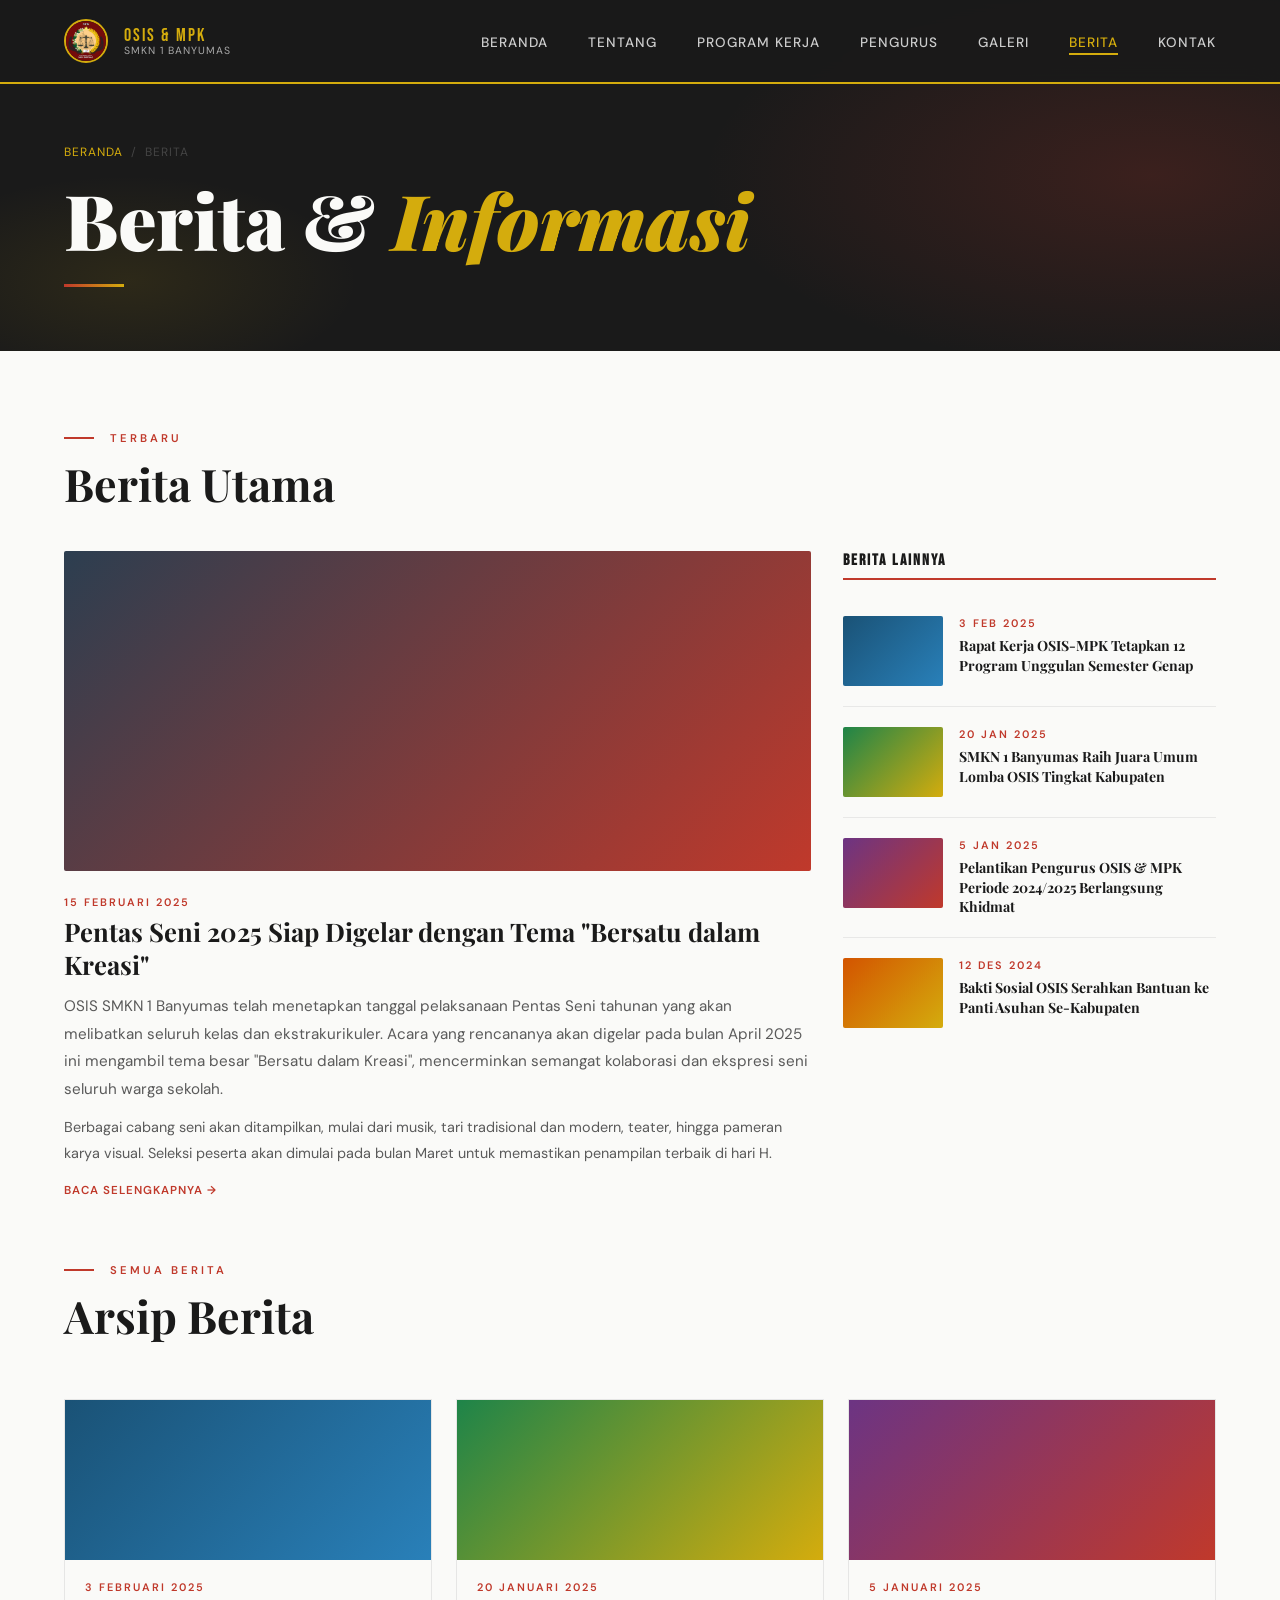
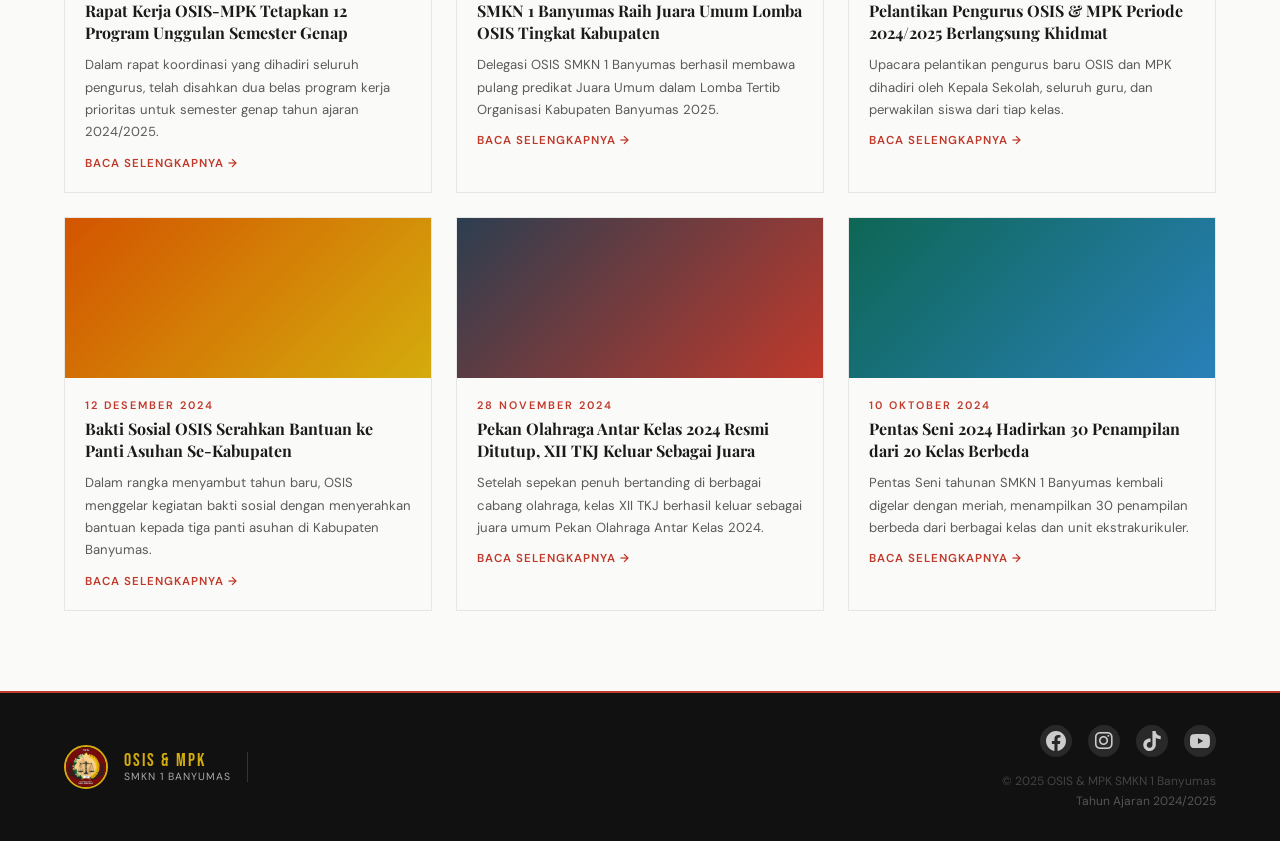
==== commit 70d56dc6: "# Please enter the commit message for your changes. Lines starting # with '#' will be ignored, and a" ====
--- a/pages/berita.html
+++ b/pages/berita.html
@@ -7,19 +7,23 @@
   <link href="https://fonts.googleapis.com/css2?family=Playfair+Display:wght@700;900&family=DM+Sans:wght@300;400;500;600&family=Bebas+Neue&display=swap" rel="stylesheet">
   <link rel="stylesheet" href="https://cdnjs.cloudflare.com/ajax/libs/font-awesome/6.0.0/css/all.min.css">
   <link rel="stylesheet" href="../style.css">
+  <link rel="icon" type="image/png" href="../foto/mpk_new_logo_smensa-removebg-preview (1).png">
+
 </head>
+
 <body>
 
 <nav>
-  <a href="index.html" class="nav-logo">
-    <div class="logo-badge">OSIS</div>
+  <a href="../index.html" class="nav-logo">
+    <img src="../foto/mpk_new_logo_smensa-removebg-preview (1).png" alt="Logo OSIS & MPK" class="logo-badge">
     <div class="nav-text">
       <span>OSIS & MPK</span>
       <span>SMKN 1 Banyumas</span>
     </div>
   </a>
   <ul class="nav-links">
-    <li><a href="index.html">Beranda</a></li>
+
+    <li><a href="../index.html">Beranda</a></li>
     <li><a href="tentang.html">Tentang</a></li>
     <li><a href="program.html">Program Kerja</a></li>
     <li><a href="pengurus.html">Pengurus</a></li>
@@ -37,7 +41,7 @@
 <div class="page-header">
   <div class="page-header-inner">
     <div class="breadcrumb">
-      <a href="index.html">Beranda</a>
+      <a href="../index.html">Beranda</a>
       <span>/</span>
       <span>Berita</span>
     </div>
@@ -165,14 +169,15 @@
 
 <footer>
   <div class="footer-left">
-    <a href="index.html" class="nav-logo">
-      <div class="logo-badge">OSIS</div>
+    <a href="../index.html" class="nav-logo">
+      <img src="../foto/mpk_new_logo_smensa-removebg-preview (1).png" alt="Logo OSIS & MPK" class="logo-badge">
       <div class="nav-text">
         <span>OSIS & MPK</span>
         <span>SMKN 1 Banyumas</span>
       </div>
     </a>
     <div class="footer-divider"></div>
+
   </div>
   <div class="footer-right">
     <div class="footer-social">
@@ -202,4 +207,4 @@
 
 <script src="../script.js"></script>
 </body>
-</html>+</html>
--- a/style.css
+++ b/style.css
@@ -48,18 +48,12 @@
 .logo-badge {
   width: 44px;
   height: 44px;
-  background: linear-gradient(135deg, var(--merah), var(--merah-tua));
   border: 2px solid var(--emas);
   border-radius: 50%;
-  display: flex;
-  align-items: center;
-  justify-content: center;
-  font-family: 'Bebas Neue', sans-serif;
-  font-size: 1rem;
-  color: var(--emas);
-  letter-spacing: 1px;
+  object-fit: cover;
   flex-shrink: 0;
 }
+
 
 .nav-text {
   display: flex;
@@ -365,8 +359,8 @@
 }
 
 .reveal {
-  opacity: 0;
-  transform: translateY(30px);
+  opacity: 1;
+  transform: translateY(0);
   transition: opacity 0.7s ease, transform 0.7s ease;
 }
 
@@ -374,6 +368,7 @@
   opacity: 1;
   transform: translateY(0);
 }
+
 
 /* ==================== HERO (index.html) ==================== */
 .hero {
@@ -383,7 +378,9 @@
   display: flex;
   align-items: center;
   overflow: hidden;
-}
+  padding-top: 6rem;
+}
+
 
 .hero-bg {
   position: absolute;
@@ -591,6 +588,26 @@
   color: var(--abu);
   line-height: 1.7;
 }
+
+/* Maskot styling */
+.maskot-container {
+  text-align: center;
+  margin-bottom: 1.5rem;
+}
+
+.maskot-img {
+  width: 150px;
+  height: auto;
+  border-radius: 50%;
+  border: 4px solid var(--emas);
+  box-shadow: 0 8px 25px rgba(0,0,0,0.15);
+  transition: transform 0.3s ease;
+}
+
+.maskot-img:hover {
+  transform: scale(1.05) rotate(3deg);
+}
+
 
 /* sejarah timeline */
 .timeline {
@@ -788,22 +805,17 @@
   width: 90px; height: 90px;
   border-radius: 50%;
   margin: 0 auto 1rem;
+  object-fit: cover;
+  border: 3px solid var(--emas);
+  background: linear-gradient(135deg, var(--merah), var(--merah-tua));
   display: flex;
   align-items: center;
   justify-content: center;
   font-family: 'Bebas Neue', sans-serif;
   font-size: 1.8rem;
   color: var(--putih);
-  position: relative;
-}
-
-.avatar::after {
-  content: '';
-  position: absolute;
-  inset: 3px;
-  border-radius: 50%;
-  border: 2px solid rgba(255,255,255,0.3);
-}
+}
+
 
 .avatar-1 { background: linear-gradient(135deg, #C0392B, #922B21); }
 .avatar-2 { background: linear-gradient(135deg, #2980B9, #1A5276); }
@@ -1272,9 +1284,15 @@
   .pengurus-preview-grid { grid-template-columns: repeat(2, 1fr); }
   .berita-preview-grid { grid-template-columns: repeat(2, 1fr); }
 
+  /* Nilai-nilai kami - 2 kolom di tablet */
+  .reveal[style*="grid-template-columns:repeat(4,1fr)"] {
+    grid-template-columns: repeat(2, 1fr) !important;
+  }
+
   footer { flex-direction: column; gap: 1rem; padding: 1.5rem; text-align: center; }
   .footer-right { text-align: center; }
 }
+
 
 @media (max-width: 768px) {
   nav { padding: 0.8rem 1rem; }
@@ -1302,8 +1320,14 @@
   .pengurus-preview-grid { grid-template-columns: repeat(2, 1fr); }
   .berita-preview-grid { grid-template-columns: 1fr; }
 
+  /* Nilai-nilai kami - 2 kolom di mobile */
+  .reveal[style*="grid-template-columns:repeat(4,1fr)"] {
+    grid-template-columns: repeat(2, 1fr) !important;
+  }
+
   footer { padding: 1rem; }
 }
+
 
 @media (max-width: 480px) {
   nav { padding: 0.6rem 0.8rem; }
